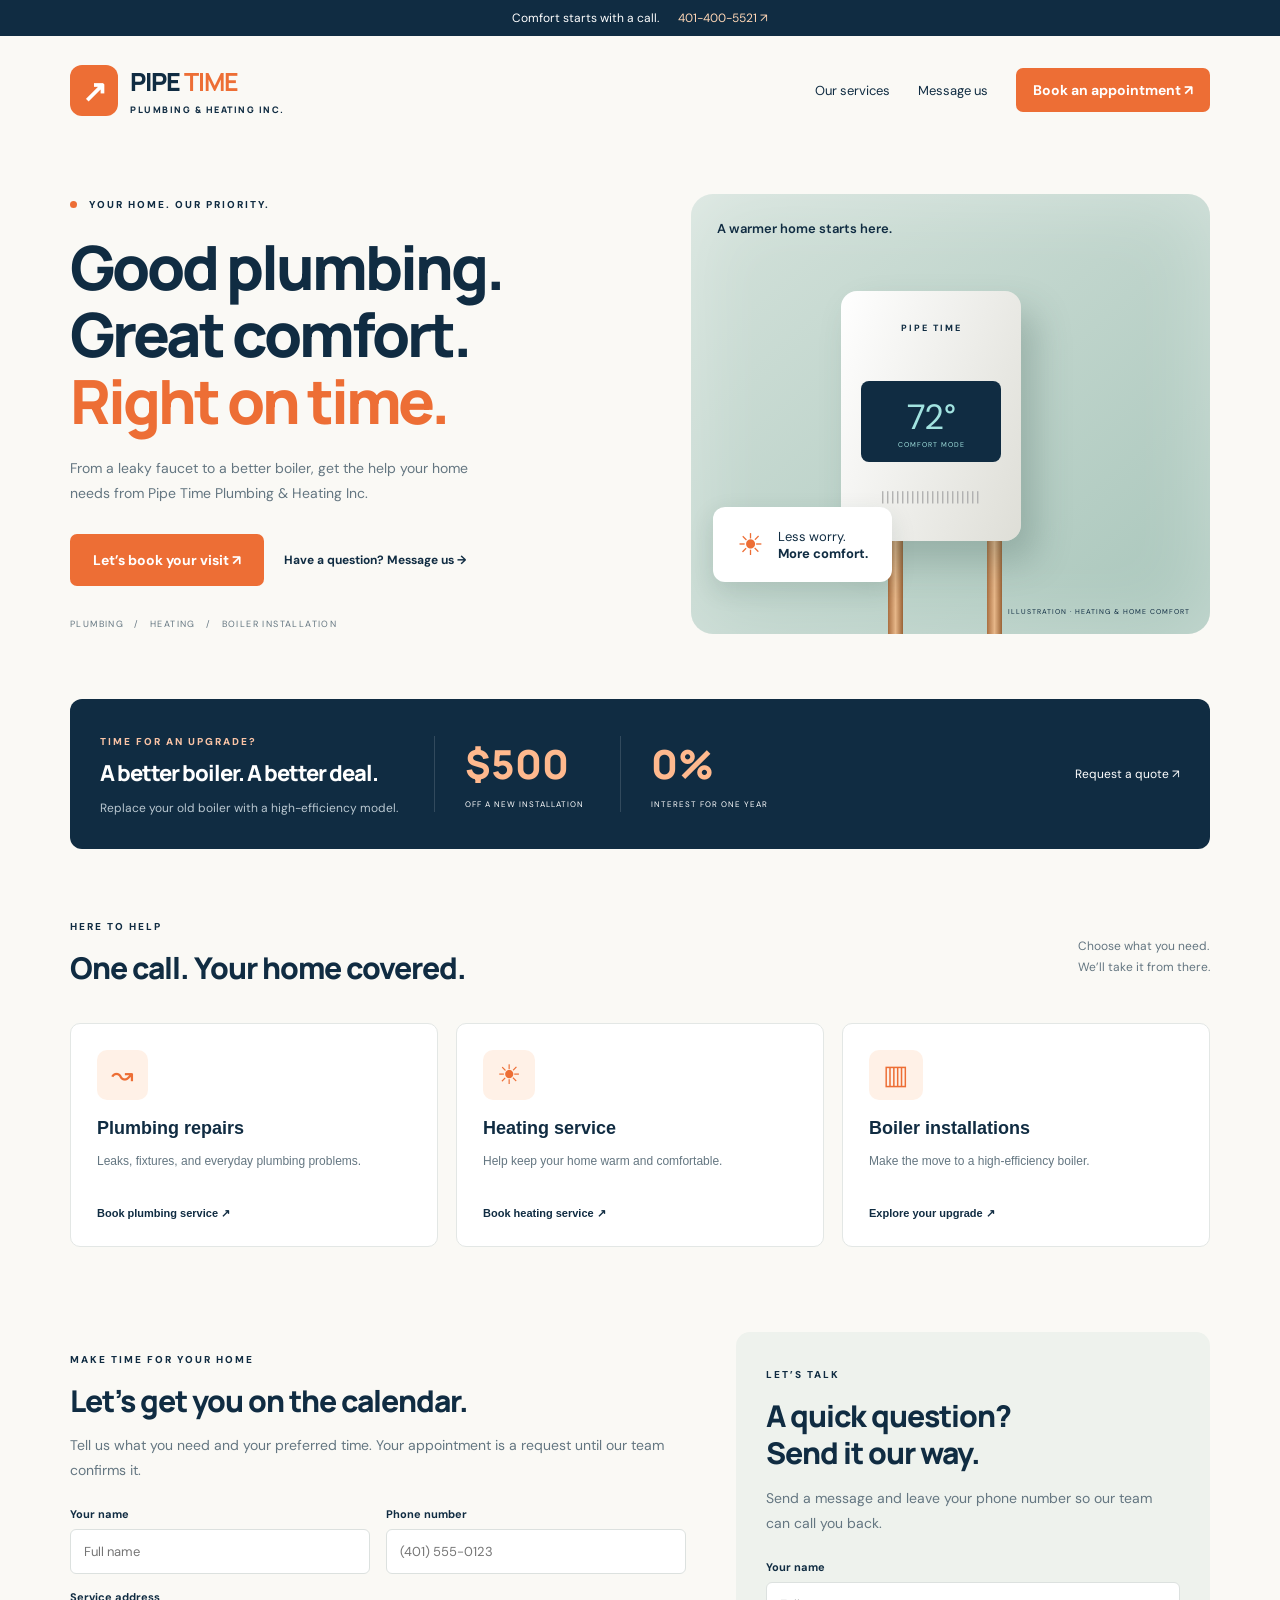
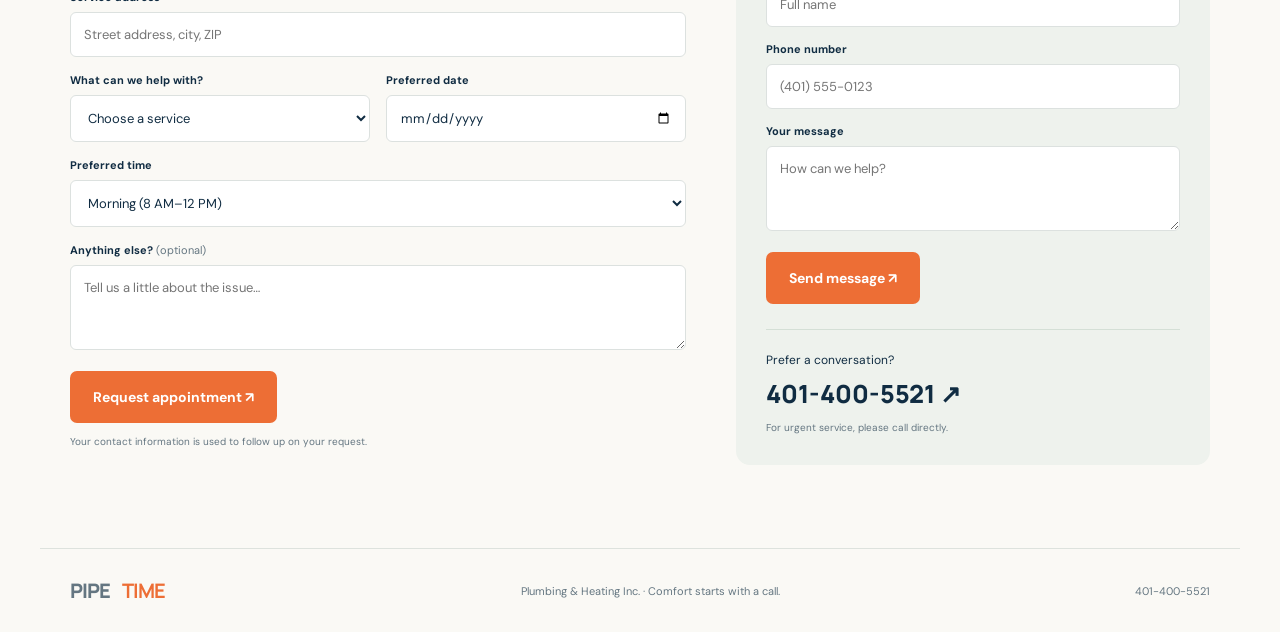
==== public/index.html @ 4dcfa531 "Build Pipe Time customer booking and messaging app" ====
<!doctype html>
<html lang="en"><head><meta charset="utf-8"><meta name="viewport" content="width=device-width,initial-scale=1"><title>Pipe Time | Plumbing & Heating Inc.</title><link rel="stylesheet" href="style.css"></head>
<body>
<div class="topline">Comfort starts with a call. <a href="tel:+14014005521">401-400-5521 ↗</a></div>
<header><a class="brand" href="#"><span class="brand-icon">↗</span><span>PIPE <b>TIME</b><small>PLUMBING & HEATING INC.</small></span></a><nav><a href="#services">Our services</a><a href="#message">Message us</a><a class="button small" href="#book">Book an appointment ↗</a></nav></header>
<main><section class="hero"><div><div class="eyebrow"><span></span> YOUR HOME. OUR PRIORITY.</div><h1>Good plumbing.<br>Great comfort.<br><em>Right on time.</em></h1><p>From a leaky faucet to a better boiler, get the help your home needs from Pipe Time Plumbing & Heating Inc.</p><div class="actions"><a class="button" href="#book">Let’s book your visit ↗</a><a class="textlink" href="#message">Have a question? Message us →</a></div><div class="hero-note">PLUMBING &nbsp; / &nbsp; HEATING &nbsp; / &nbsp; BOILER INSTALLATION</div></div><div class="hero-art"><div class="art-label">A warmer home starts here.</div><div class="boiler"><span>PIPE TIME</span><div class="display">72°<small>COMFORT MODE</small></div><div class="vents">||||||||||||||||||||</div></div><div class="pipe p1"></div><div class="pipe p2"></div><div class="comfort-card"><span>☀</span><div>Less worry.<br><b>More comfort.</b></div></div><span class="art-caption">ILLUSTRATION · HEATING & HOME COMFORT</span></div></section>
<section class="offer"><div><span class="eyebrow">TIME FOR AN UPGRADE?</span><h2>A better boiler. A better deal.</h2><p>Replace your old boiler with a high-efficiency model.</p></div><div class="offer-number"><strong>$500</strong><span>OFF A NEW INSTALLATION</span></div><div class="offer-number"><strong>0%</strong><span>INTEREST FOR ONE YEAR</span></div><a class="offer-link" href="#book">Request a quote ↗</a></section>
<section id="services" class="services"><div class="section-head"><div><span class="eyebrow">HERE TO HELP</span><h2>One call. Your home covered.</h2></div><p>Choose what you need.<br>We’ll take it from there.</p></div><div class="service-grid"><button data-service="Plumbing repair"><span>↝</span><h3>Plumbing repairs</h3><p>Leaks, fixtures, and everyday plumbing problems.</p><b>Book plumbing service ↗</b></button><button data-service="Heating service"><span>☀</span><h3>Heating service</h3><p>Help keep your home warm and comfortable.</p><b>Book heating service ↗</b></button><button data-service="Boiler installation"><span>▥</span><h3>Boiler installations</h3><p>Make the move to a high-efficiency boiler.</p><b>Explore your upgrade ↗</b></button></div></section>
<section class="contact-area"><div id="book" class="booking"><span class="eyebrow">MAKE TIME FOR YOUR HOME</span><h2>Let’s get you on the calendar.</h2><p>Tell us what you need and your preferred time. Your appointment is a request until our team confirms it.</p><form id="booking-form"><div class="form-grid"><label>Your name<input name="name" autocomplete="name" required placeholder="Full name"></label><label>Phone number<input name="phone" autocomplete="tel" type="tel" required placeholder="(401) 555-0123"></label><label class="wide">Service address<input name="address" autocomplete="street-address" required placeholder="Street address, city, ZIP"></label><label>What can we help with?<select name="service" required><option value="">Choose a service</option><option>Plumbing repair</option><option>Heating service</option><option>Boiler installation</option><option>Other</option></select></label><label>Preferred date<input name="date" type="date" required></label><label class="wide">Preferred time<select name="time" required><option>Morning (8 AM–12 PM)</option><option>Afternoon (12 PM–5 PM)</option><option>Flexible</option></select></label><label class="wide">Anything else? <span>(optional)</span><textarea name="notes" placeholder="Tell us a little about the issue…" maxlength="3000"></textarea></label></div><button class="button" type="submit">Request appointment ↗</button><p class="form-note">Your contact information is used to follow up on your request.</p><div class="status" role="status" aria-live="polite"></div></form></div>
<aside id="message"><span class="eyebrow">LET’S TALK</span><h2>A quick question?<br>Send it our way.</h2><p>Send a message and leave your phone number so our team can call you back.</p><form id="message-form"><label>Your name<input name="name" autocomplete="name" required placeholder="Full name"></label><label>Phone number<input name="phone" type="tel" autocomplete="tel" required placeholder="(401) 555-0123"></label><label>Your message<textarea name="message" required maxlength="3000" placeholder="How can we help?"></textarea></label><button class="button" type="submit">Send message ↗</button><div class="status" role="status" aria-live="polite"></div></form><div class="call-box">Prefer a conversation?<a href="tel:+14014005521">401-400-5521 ↗</a><small>For urgent service, please call directly.</small></div></aside></section></main>
<footer><a class="brand" href="#">PIPE <b>TIME</b></a><span>Plumbing & Heating Inc. · Comfort starts with a call.</span><a href="tel:+14014005521">401-400-5521</a></footer><script src="app.js"></script></body></html>
---- public/style.css ----
@import url('https://fonts.googleapis.com/css2?family=DM+Sans:wght@400;500;600;700&family=Manrope:wght@400;600;700;800&display=swap');
:root{--navy:#102c42;--orange:#ed6e35;--muted:#647681;--cream:#faf9f5}*{box-sizing:border-box}html{scroll-behavior:smooth;scroll-padding-top:25px}body{margin:0;background:var(--cream);color:var(--navy);font-family:'DM Sans',sans-serif}.topline{background:var(--navy);color:white;text-align:center;padding:10px;font-size:12px}.topline a{color:#ffd7b6;margin-left:16px}a{color:inherit;text-decoration:none}header,main,footer{max-width:1200px;margin:auto}header{display:flex;align-items:center;justify-content:space-between;padding:28px 30px}.brand{display:flex;align-items:center;gap:12px;font-family:Manrope,sans-serif;font-weight:800;font-size:25px;letter-spacing:-1px}.brand b{color:var(--orange)}.brand small{display:block;font-size:9px;letter-spacing:1.5px;margin-top:4px}.brand-icon{background:var(--orange);border-radius:12px;color:white;padding:5px 12px;font-size:30px}nav{display:flex;align-items:center;gap:28px;font-size:13px}.button{display:inline-block;border:0;border-radius:7px;background:var(--orange);color:white;padding:17px 23px;font:700 14px 'DM Sans',sans-serif;cursor:pointer}.button:hover{background:#cf5220}.small{padding:13px 17px}.hero{display:grid;grid-template-columns:1.1fr 1fr;gap:50px;padding:50px 30px 65px;align-items:center}.eyebrow{font-size:10px;letter-spacing:2px;font-weight:800}.eyebrow span{display:inline-block;width:7px;height:7px;border-radius:50%;background:var(--orange);margin-right:8px}h1{font:800 61px/1.1 Manrope,sans-serif;letter-spacing:-3px;margin:22px 0}h1 em{font-style:normal;color:var(--orange)}p{font-size:14px;line-height:1.8;color:var(--muted)}.hero p{max-width:410px}.actions{display:flex;gap:20px;align-items:center;margin-top:28px}.textlink{font-size:12px;font-weight:700}.hero-note{font-size:9px;letter-spacing:1.4px;margin-top:32px;color:var(--muted)}.hero-art{height:440px;border-radius:22px;background:linear-gradient(140deg,#d4e2db,#a9c6bb);position:relative;overflow:hidden;box-shadow:inset 0 0 80px #ffffff55}.art-label{position:absolute;top:26px;left:26px;font-size:13px;font-weight:600}.boiler{position:absolute;z-index:2;left:29%;top:22%;width:180px;height:250px;border-radius:16px;background:linear-gradient(110deg,#fff,#deded7);box-shadow:15px 20px 35px #38554d44;padding:24px 20px;text-align:center}.boiler>span{font-size:9px;letter-spacing:2px;font-weight:800}.display{margin-top:45px;background:var(--navy);border-radius:8px;color:#a2e3e0;font-size:35px;padding:13px}.display small{display:block;font-size:7px;letter-spacing:1px}.vents{color:#aaa;font-size:15px;letter-spacing:1px;margin-top:25px}.pipe{position:absolute;background:linear-gradient(90deg,#a96e40,#e6b688,#9a6336);width:15px;border-radius:5px;height:250px;top:48%}.p1{left:38%}.p2{left:57%}.comfort-card{position:absolute;z-index:3;bottom:52px;left:22px;display:flex;gap:14px;align-items:center;background:white;padding:18px 24px;border-radius:12px;box-shadow:0 8px 25px #183a3320;font-size:13px}.comfort-card>span{font-size:30px;color:var(--orange)}.art-caption{position:absolute;bottom:18px;right:20px;font-size:7px;letter-spacing:1px}.offer{background:var(--navy);color:white;border-radius:12px;margin:0 30px;padding:30px;display:flex;align-items:center;gap:36px}.offer .eyebrow{color:#fac4a6}.offer h2{font-size:22px;margin:10px 0}.offer p{color:#b9c7d0;font-size:12px;margin:0}.offer-number{border-left:1px solid #ffffff25;padding-left:30px}.offer-number strong{display:block;font:800 40px Manrope,sans-serif;color:#ffb98e}.offer-number span{font-size:8px;letter-spacing:1px;white-space:nowrap}.offer-link{font-size:12px;white-space:nowrap;margin-left:auto}.services{padding:65px 30px}.section-head{display:flex;justify-content:space-between;align-items:center}h2{font:800 30px/1.25 Manrope,sans-serif;letter-spacing:-1px;margin:14px 0}.section-head p{font-size:12px}.service-grid{display:grid;grid-template-columns:repeat(3,1fr);gap:18px;margin-top:22px}.service-grid button{background:white;border:1px solid #e3e7e5;border-radius:10px;padding:26px;text-align:left;color:var(--navy);cursor:pointer}.service-grid button:hover{border-color:var(--orange);transform:translateY(-2px)}.service-grid button>span{font-size:27px;color:var(--orange);background:#fff1e7;border-radius:10px;display:inline-block;padding:9px 14px}h3{font-size:18px;margin-bottom:8px}.service-grid p{font-size:12px;min-height:42px}.service-grid b{font-size:11px}.contact-area{display:grid;grid-template-columns:1.3fr 1fr;gap:50px;padding:20px 30px 70px}.booking{padding:15px 0}form{margin-top:24px}.form-grid{display:grid;grid-template-columns:1fr 1fr;gap:16px}.wide{grid-column:1/-1}label{display:block;font-size:11px;font-weight:700}label span{color:var(--muted);font-weight:400}input,select,textarea{width:100%;margin-top:8px;border:1px solid #dce1df;border-radius:6px;background:white;padding:13px;font:13px 'DM Sans',sans-serif;color:var(--navy)}textarea{min-height:85px;resize:vertical}input:focus,textarea:focus,select:focus{outline:2px solid #ed6e3580;outline-offset:2px}form .button{margin-top:18px}.form-note{font-size:10px}.status{font-size:13px;line-height:1.6;margin-top:12px}.status.error{color:#a52c23}.status.success{color:#24754f}aside{background:#eef2ed;border-radius:14px;padding:30px;height:fit-content}aside label{margin-top:15px}.call-box{border-top:1px solid #d4dfd6;margin-top:25px;padding-top:22px;font-size:12px}.call-box a{display:block;font:800 25px Manrope,sans-serif;margin:8px 0}.call-box small{color:var(--muted);font-size:10px}footer{padding:28px 30px;border-top:1px solid #dde2dd;display:flex;justify-content:space-between;align-items:center;font-size:11px;color:var(--muted)}footer .brand{font-size:20px}button:disabled{opacity:.6;cursor:wait}@media(max-width:850px){nav>a:not(.button){display:none}.hero{gap:25px}h1{font-size:44px}.hero-art{height:380px}.actions{flex-direction:column;align-items:flex-start}.offer{flex-wrap:wrap;gap:24px}.offer>div:first-child{width:100%}.offer-number{border:0;padding:0}.contact-area{gap:24px}h2{font-size:25px}}@media(max-width:600px){header{padding:22px 18px}.brand{font-size:20px}.brand-icon{display:none}.small{font-size:10px;padding:12px}.hero{grid-template-columns:1fr;padding:25px 20px 35px}.hero h1{font-size:48px}.hero-art{height:340px}.boiler{top:17%;height:230px}.hero-note{margin-top:22px}.offer{margin:0 20px;padding:25px}.offer-number strong{font-size:35px}.offer-link{margin-left:0}.services{padding:40px 20px}.section-head p{display:none}.service-grid{grid-template-columns:1fr}.service-grid p{min-height:0}.contact-area{grid-template-columns:1fr;padding:0 20px 40px}.form-grid{grid-template-columns:1fr}.wide{grid-column:auto}footer{gap:18px;flex-wrap:wrap;padding:25px 20px}}
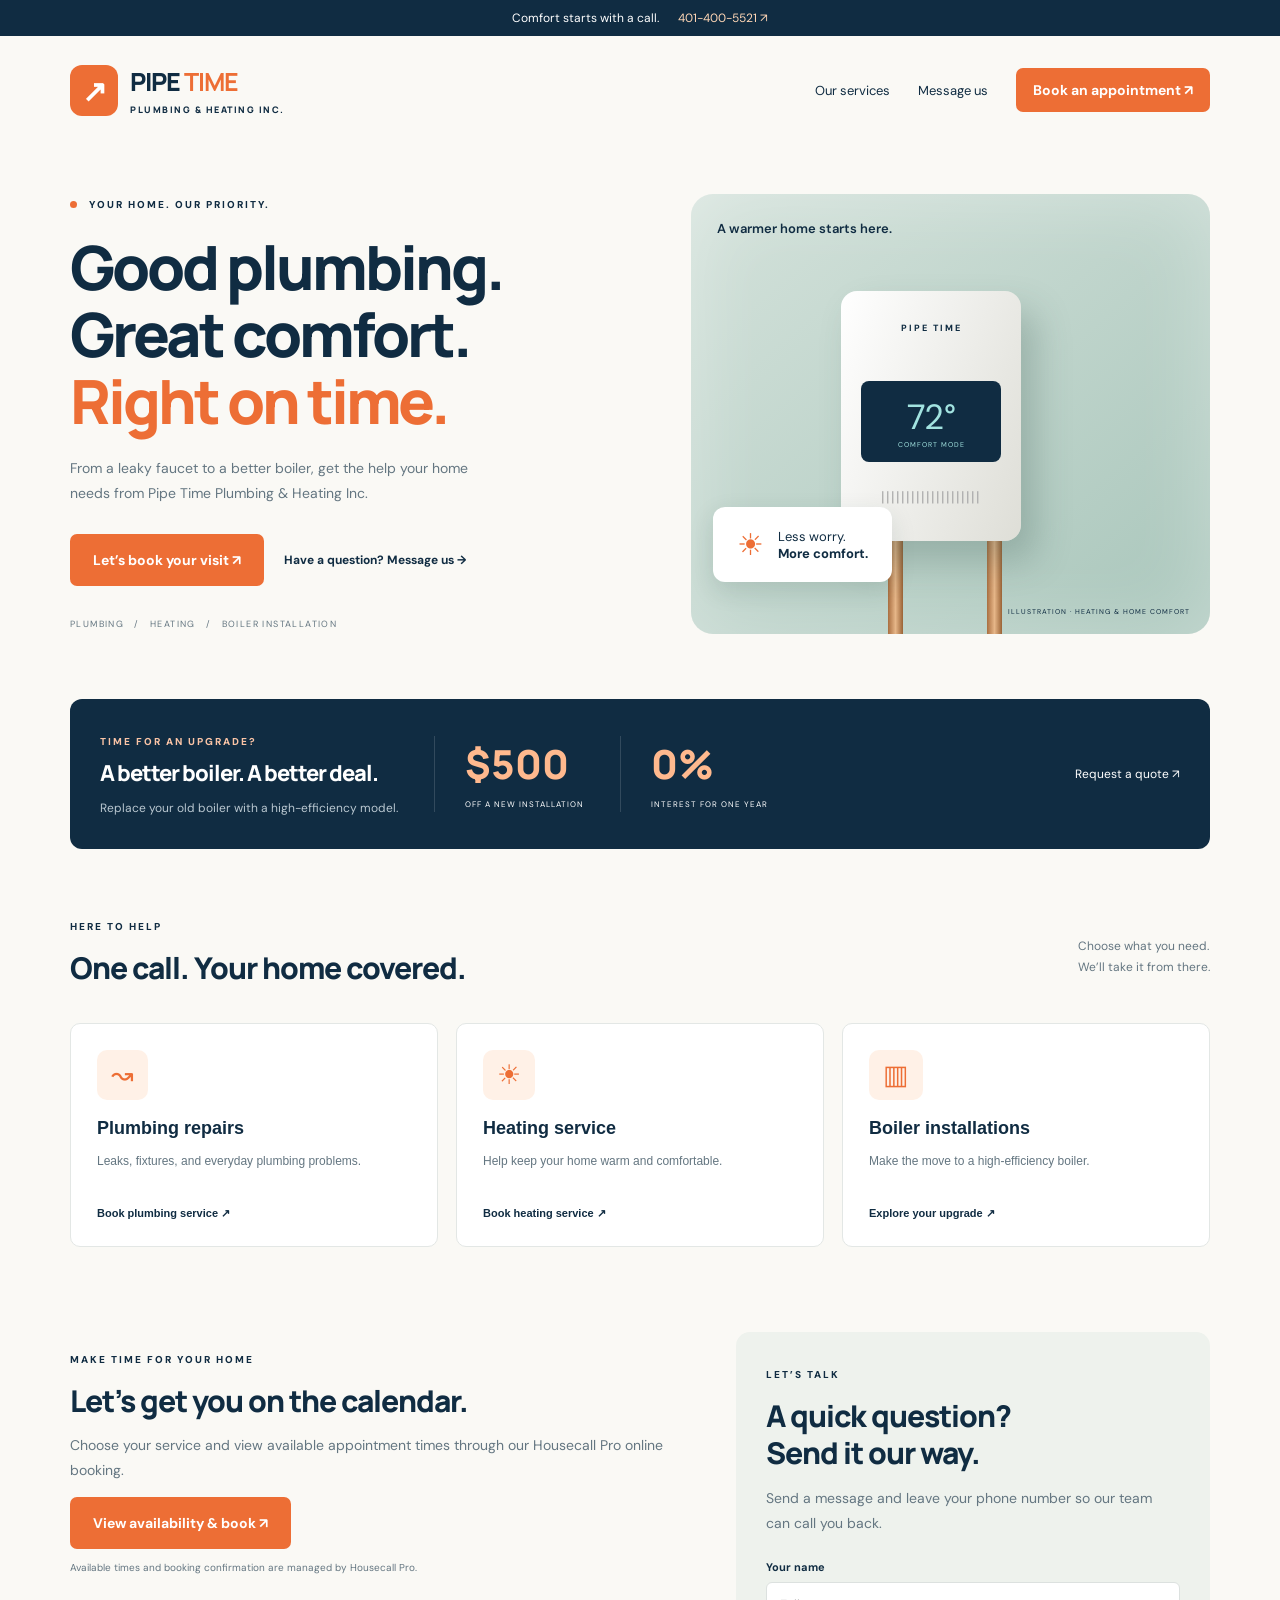
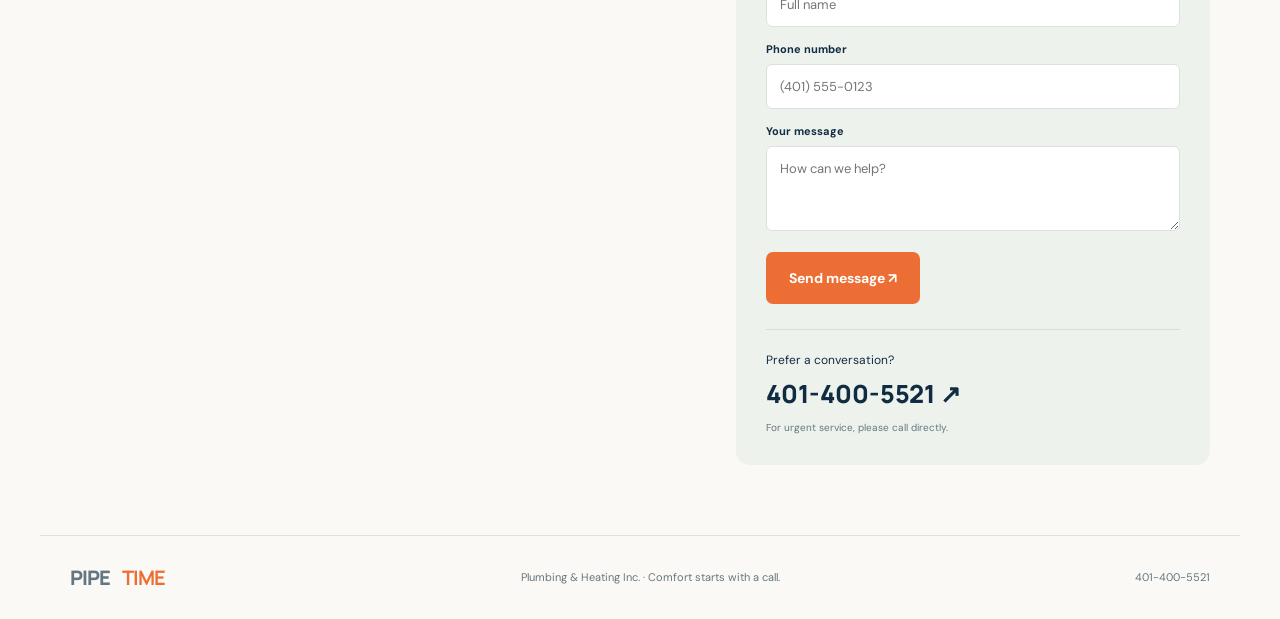
==== commit d65313f2: "Connect booking buttons to Housecall Pro availability widget" ====
--- a/public/index.html
+++ b/public/index.html
@@ -6,6 +6,6 @@
 <main><section class="hero"><div><div class="eyebrow"><span></span> YOUR HOME. OUR PRIORITY.</div><h1>Good plumbing.<br>Great comfort.<br><em>Right on time.</em></h1><p>From a leaky faucet to a better boiler, get the help your home needs from Pipe Time Plumbing & Heating Inc.</p><div class="actions"><a class="button" href="#book">Let’s book your visit ↗</a><a class="textlink" href="#message">Have a question? Message us →</a></div><div class="hero-note">PLUMBING &nbsp; / &nbsp; HEATING &nbsp; / &nbsp; BOILER INSTALLATION</div></div><div class="hero-art"><div class="art-label">A warmer home starts here.</div><div class="boiler"><span>PIPE TIME</span><div class="display">72°<small>COMFORT MODE</small></div><div class="vents">||||||||||||||||||||</div></div><div class="pipe p1"></div><div class="pipe p2"></div><div class="comfort-card"><span>☀</span><div>Less worry.<br><b>More comfort.</b></div></div><span class="art-caption">ILLUSTRATION · HEATING & HOME COMFORT</span></div></section>
 <section class="offer"><div><span class="eyebrow">TIME FOR AN UPGRADE?</span><h2>A better boiler. A better deal.</h2><p>Replace your old boiler with a high-efficiency model.</p></div><div class="offer-number"><strong>$500</strong><span>OFF A NEW INSTALLATION</span></div><div class="offer-number"><strong>0%</strong><span>INTEREST FOR ONE YEAR</span></div><a class="offer-link" href="#book">Request a quote ↗</a></section>
 <section id="services" class="services"><div class="section-head"><div><span class="eyebrow">HERE TO HELP</span><h2>One call. Your home covered.</h2></div><p>Choose what you need.<br>We’ll take it from there.</p></div><div class="service-grid"><button data-service="Plumbing repair"><span>↝</span><h3>Plumbing repairs</h3><p>Leaks, fixtures, and everyday plumbing problems.</p><b>Book plumbing service ↗</b></button><button data-service="Heating service"><span>☀</span><h3>Heating service</h3><p>Help keep your home warm and comfortable.</p><b>Book heating service ↗</b></button><button data-service="Boiler installation"><span>▥</span><h3>Boiler installations</h3><p>Make the move to a high-efficiency boiler.</p><b>Explore your upgrade ↗</b></button></div></section>
-<section class="contact-area"><div id="book" class="booking"><span class="eyebrow">MAKE TIME FOR YOUR HOME</span><h2>Let’s get you on the calendar.</h2><p>Tell us what you need and your preferred time. Your appointment is a request until our team confirms it.</p><form id="booking-form"><div class="form-grid"><label>Your name<input name="name" autocomplete="name" required placeholder="Full name"></label><label>Phone number<input name="phone" autocomplete="tel" type="tel" required placeholder="(401) 555-0123"></label><label class="wide">Service address<input name="address" autocomplete="street-address" required placeholder="Street address, city, ZIP"></label><label>What can we help with?<select name="service" required><option value="">Choose a service</option><option>Plumbing repair</option><option>Heating service</option><option>Boiler installation</option><option>Other</option></select></label><label>Preferred date<input name="date" type="date" required></label><label class="wide">Preferred time<select name="time" required><option>Morning (8 AM–12 PM)</option><option>Afternoon (12 PM–5 PM)</option><option>Flexible</option></select></label><label class="wide">Anything else? <span>(optional)</span><textarea name="notes" placeholder="Tell us a little about the issue…" maxlength="3000"></textarea></label></div><button class="button" type="submit">Request appointment ↗</button><p class="form-note">Your contact information is used to follow up on your request.</p><div class="status" role="status" aria-live="polite"></div></form></div>
+<section class="contact-area"><div id="book" class="booking"><span class="eyebrow">MAKE TIME FOR YOUR HOME</span><h2>Let’s get you on the calendar.</h2><p>Choose your service and view available appointment times through our Housecall Pro online booking.</p><button type="button" class="button hcp-button" data-hcp-booking data-token="1e85fe8862ca43b6afe601c499f8f045" data-orgname="Pipe-Time-Plumbing--Heating-Inc">View availability & book ↗</button><p class="form-note">Available times and booking confirmation are managed by Housecall Pro.</p><div id="booking-status" class="status" role="status" aria-live="polite"></div><noscript><p>Please enable JavaScript to book online, or call <a href="tel:+14014005521">401-400-5521</a>.</p></noscript></div>
 <aside id="message"><span class="eyebrow">LET’S TALK</span><h2>A quick question?<br>Send it our way.</h2><p>Send a message and leave your phone number so our team can call you back.</p><form id="message-form"><label>Your name<input name="name" autocomplete="name" required placeholder="Full name"></label><label>Phone number<input name="phone" type="tel" autocomplete="tel" required placeholder="(401) 555-0123"></label><label>Your message<textarea name="message" required maxlength="3000" placeholder="How can we help?"></textarea></label><button class="button" type="submit">Send message ↗</button><div class="status" role="status" aria-live="polite"></div></form><div class="call-box">Prefer a conversation?<a href="tel:+14014005521">401-400-5521 ↗</a><small>For urgent service, please call directly.</small></div></aside></section></main>
-<footer><a class="brand" href="#">PIPE <b>TIME</b></a><span>Plumbing & Heating Inc. · Comfort starts with a call.</span><a href="tel:+14014005521">401-400-5521</a></footer><script src="app.js"></script></body></html>
+<footer><a class="brand" href="#">PIPE <b>TIME</b></a><span>Plumbing & Heating Inc. · Comfort starts with a call.</span><a href="tel:+14014005521">401-400-5521</a></footer><script src="app.js"></script><script async src="https://online-booking.housecallpro.com/script.js?token=1e85fe8862ca43b6afe601c499f8f045&amp;orgName=Pipe-Time-Plumbing--Heating-Inc"></script></body></html>
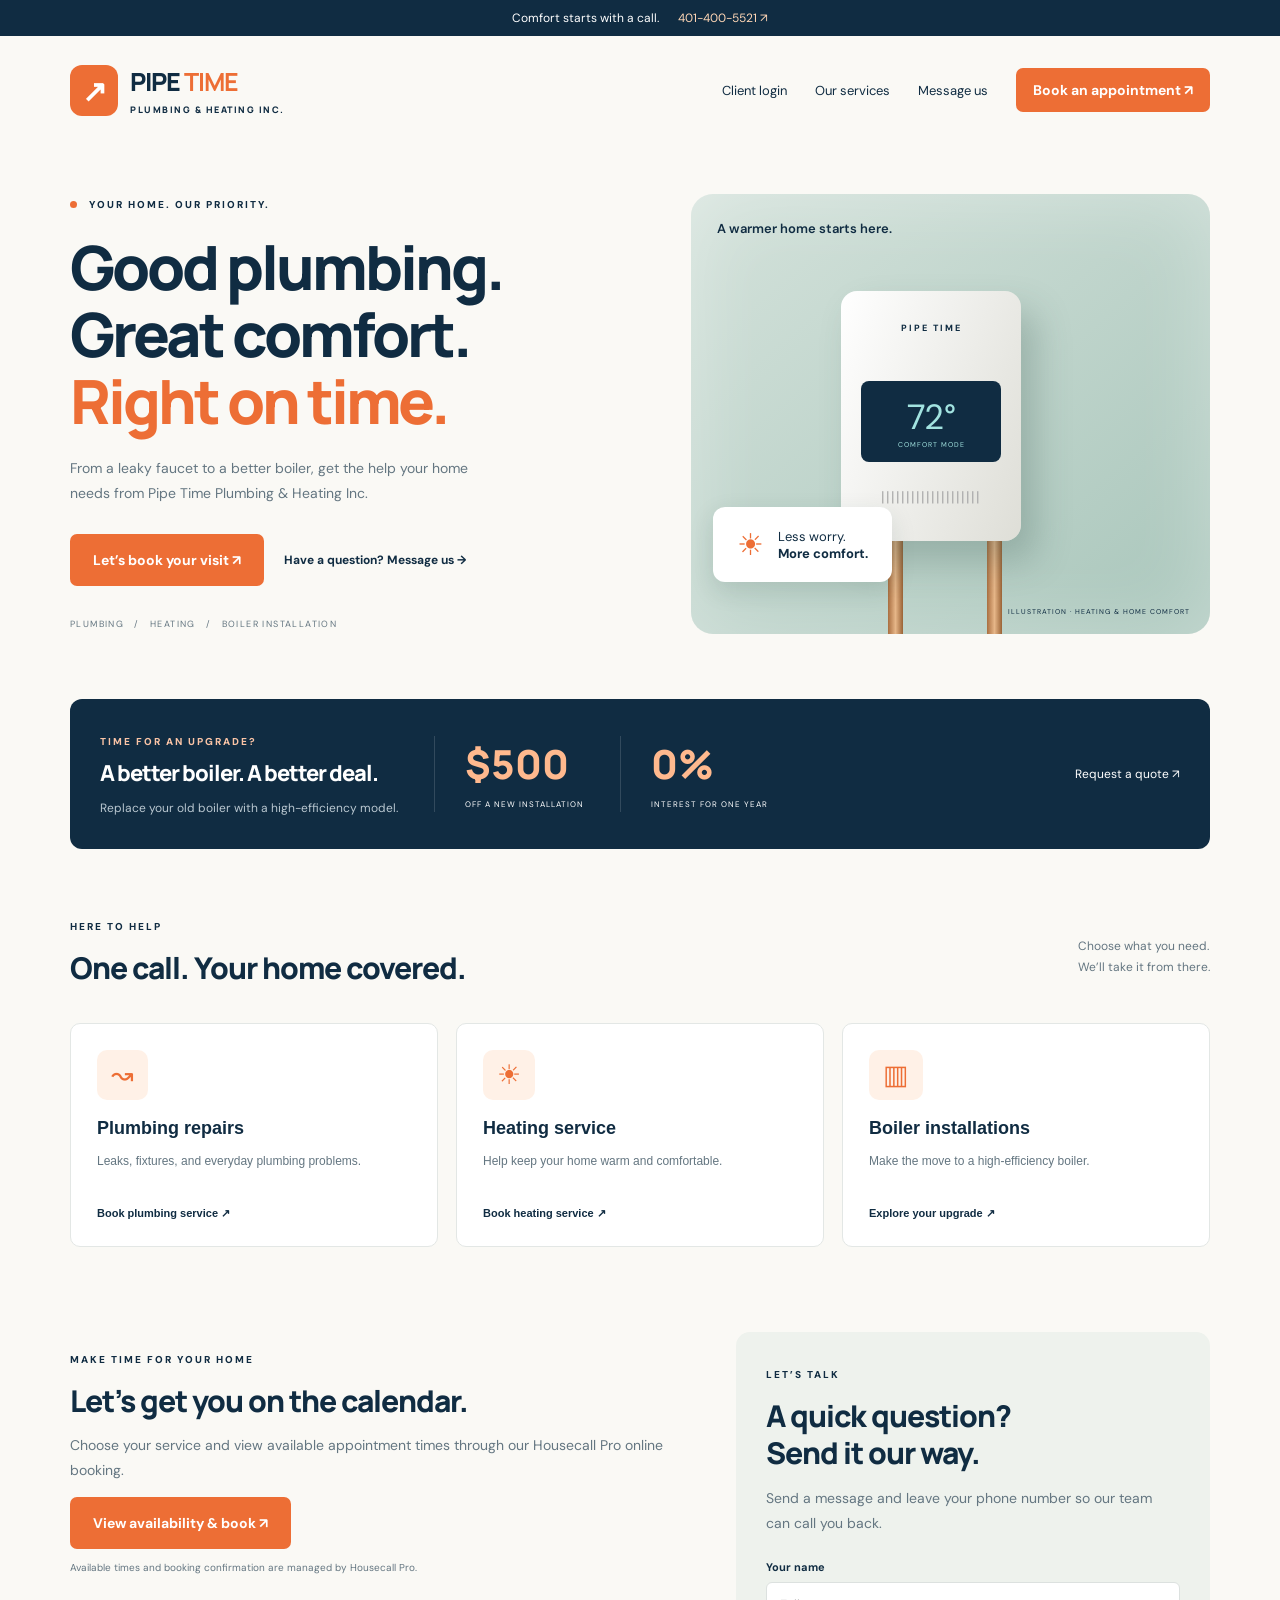
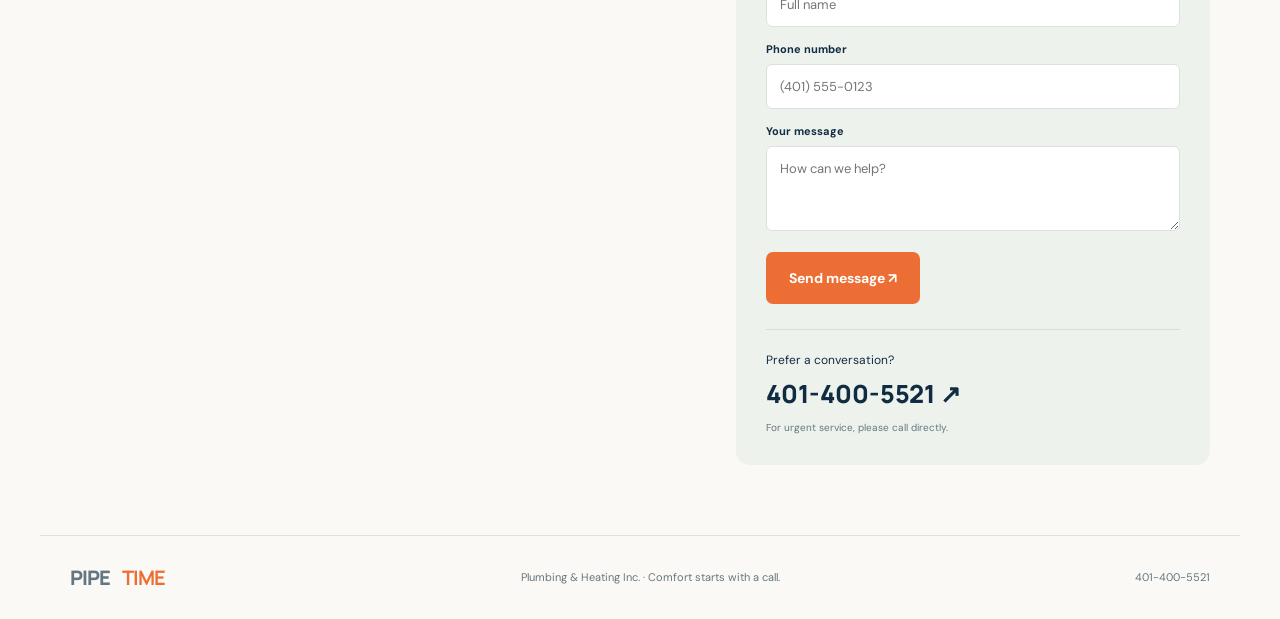
==== commit 92e56642: "Add client registration login and private message history" ====
--- a/public/index.html
+++ b/public/index.html
@@ -2,7 +2,7 @@
 <html lang="en"><head><meta charset="utf-8"><meta name="viewport" content="width=device-width,initial-scale=1"><title>Pipe Time | Plumbing & Heating Inc.</title><link rel="stylesheet" href="style.css"></head>
 <body>
 <div class="topline">Comfort starts with a call. <a href="tel:+14014005521">401-400-5521 ↗</a></div>
-<header><a class="brand" href="#"><span class="brand-icon">↗</span><span>PIPE <b>TIME</b><small>PLUMBING & HEATING INC.</small></span></a><nav><a href="#services">Our services</a><a href="#message">Message us</a><a class="button small" href="#book">Book an appointment ↗</a></nav></header>
+<header><a class="brand" href="#"><span class="brand-icon">↗</span><span>PIPE <b>TIME</b><small>PLUMBING & HEATING INC.</small></span></a><nav><a class="client-link" href="/login">Client login</a><a href="#services">Our services</a><a href="#message">Message us</a><a class="button small" href="#book">Book an appointment ↗</a></nav></header>
 <main><section class="hero"><div><div class="eyebrow"><span></span> YOUR HOME. OUR PRIORITY.</div><h1>Good plumbing.<br>Great comfort.<br><em>Right on time.</em></h1><p>From a leaky faucet to a better boiler, get the help your home needs from Pipe Time Plumbing & Heating Inc.</p><div class="actions"><a class="button" href="#book">Let’s book your visit ↗</a><a class="textlink" href="#message">Have a question? Message us →</a></div><div class="hero-note">PLUMBING &nbsp; / &nbsp; HEATING &nbsp; / &nbsp; BOILER INSTALLATION</div></div><div class="hero-art"><div class="art-label">A warmer home starts here.</div><div class="boiler"><span>PIPE TIME</span><div class="display">72°<small>COMFORT MODE</small></div><div class="vents">||||||||||||||||||||</div></div><div class="pipe p1"></div><div class="pipe p2"></div><div class="comfort-card"><span>☀</span><div>Less worry.<br><b>More comfort.</b></div></div><span class="art-caption">ILLUSTRATION · HEATING & HOME COMFORT</span></div></section>
 <section class="offer"><div><span class="eyebrow">TIME FOR AN UPGRADE?</span><h2>A better boiler. A better deal.</h2><p>Replace your old boiler with a high-efficiency model.</p></div><div class="offer-number"><strong>$500</strong><span>OFF A NEW INSTALLATION</span></div><div class="offer-number"><strong>0%</strong><span>INTEREST FOR ONE YEAR</span></div><a class="offer-link" href="#book">Request a quote ↗</a></section>
 <section id="services" class="services"><div class="section-head"><div><span class="eyebrow">HERE TO HELP</span><h2>One call. Your home covered.</h2></div><p>Choose what you need.<br>We’ll take it from there.</p></div><div class="service-grid"><button data-service="Plumbing repair"><span>↝</span><h3>Plumbing repairs</h3><p>Leaks, fixtures, and everyday plumbing problems.</p><b>Book plumbing service ↗</b></button><button data-service="Heating service"><span>☀</span><h3>Heating service</h3><p>Help keep your home warm and comfortable.</p><b>Book heating service ↗</b></button><button data-service="Boiler installation"><span>▥</span><h3>Boiler installations</h3><p>Make the move to a high-efficiency boiler.</p><b>Explore your upgrade ↗</b></button></div></section>
--- a/public/style.css
+++ b/public/style.css
@@ -1,2 +1,4 @@
 @import url('https://fonts.googleapis.com/css2?family=DM+Sans:wght@400;500;600;700&family=Manrope:wght@400;600;700;800&display=swap');
 :root{--navy:#102c42;--orange:#ed6e35;--muted:#647681;--cream:#faf9f5}*{box-sizing:border-box}html{scroll-behavior:smooth;scroll-padding-top:25px}body{margin:0;background:var(--cream);color:var(--navy);font-family:'DM Sans',sans-serif}.topline{background:var(--navy);color:white;text-align:center;padding:10px;font-size:12px}.topline a{color:#ffd7b6;margin-left:16px}a{color:inherit;text-decoration:none}header,main,footer{max-width:1200px;margin:auto}header{display:flex;align-items:center;justify-content:space-between;padding:28px 30px}.brand{display:flex;align-items:center;gap:12px;font-family:Manrope,sans-serif;font-weight:800;font-size:25px;letter-spacing:-1px}.brand b{color:var(--orange)}.brand small{display:block;font-size:9px;letter-spacing:1.5px;margin-top:4px}.brand-icon{background:var(--orange);border-radius:12px;color:white;padding:5px 12px;font-size:30px}nav{display:flex;align-items:center;gap:28px;font-size:13px}.button{display:inline-block;border:0;border-radius:7px;background:var(--orange);color:white;padding:17px 23px;font:700 14px 'DM Sans',sans-serif;cursor:pointer}.button:hover{background:#cf5220}.small{padding:13px 17px}.hero{display:grid;grid-template-columns:1.1fr 1fr;gap:50px;padding:50px 30px 65px;align-items:center}.eyebrow{font-size:10px;letter-spacing:2px;font-weight:800}.eyebrow span{display:inline-block;width:7px;height:7px;border-radius:50%;background:var(--orange);margin-right:8px}h1{font:800 61px/1.1 Manrope,sans-serif;letter-spacing:-3px;margin:22px 0}h1 em{font-style:normal;color:var(--orange)}p{font-size:14px;line-height:1.8;color:var(--muted)}.hero p{max-width:410px}.actions{display:flex;gap:20px;align-items:center;margin-top:28px}.textlink{font-size:12px;font-weight:700}.hero-note{font-size:9px;letter-spacing:1.4px;margin-top:32px;color:var(--muted)}.hero-art{height:440px;border-radius:22px;background:linear-gradient(140deg,#d4e2db,#a9c6bb);position:relative;overflow:hidden;box-shadow:inset 0 0 80px #ffffff55}.art-label{position:absolute;top:26px;left:26px;font-size:13px;font-weight:600}.boiler{position:absolute;z-index:2;left:29%;top:22%;width:180px;height:250px;border-radius:16px;background:linear-gradient(110deg,#fff,#deded7);box-shadow:15px 20px 35px #38554d44;padding:24px 20px;text-align:center}.boiler>span{font-size:9px;letter-spacing:2px;font-weight:800}.display{margin-top:45px;background:var(--navy);border-radius:8px;color:#a2e3e0;font-size:35px;padding:13px}.display small{display:block;font-size:7px;letter-spacing:1px}.vents{color:#aaa;font-size:15px;letter-spacing:1px;margin-top:25px}.pipe{position:absolute;background:linear-gradient(90deg,#a96e40,#e6b688,#9a6336);width:15px;border-radius:5px;height:250px;top:48%}.p1{left:38%}.p2{left:57%}.comfort-card{position:absolute;z-index:3;bottom:52px;left:22px;display:flex;gap:14px;align-items:center;background:white;padding:18px 24px;border-radius:12px;box-shadow:0 8px 25px #183a3320;font-size:13px}.comfort-card>span{font-size:30px;color:var(--orange)}.art-caption{position:absolute;bottom:18px;right:20px;font-size:7px;letter-spacing:1px}.offer{background:var(--navy);color:white;border-radius:12px;margin:0 30px;padding:30px;display:flex;align-items:center;gap:36px}.offer .eyebrow{color:#fac4a6}.offer h2{font-size:22px;margin:10px 0}.offer p{color:#b9c7d0;font-size:12px;margin:0}.offer-number{border-left:1px solid #ffffff25;padding-left:30px}.offer-number strong{display:block;font:800 40px Manrope,sans-serif;color:#ffb98e}.offer-number span{font-size:8px;letter-spacing:1px;white-space:nowrap}.offer-link{font-size:12px;white-space:nowrap;margin-left:auto}.services{padding:65px 30px}.section-head{display:flex;justify-content:space-between;align-items:center}h2{font:800 30px/1.25 Manrope,sans-serif;letter-spacing:-1px;margin:14px 0}.section-head p{font-size:12px}.service-grid{display:grid;grid-template-columns:repeat(3,1fr);gap:18px;margin-top:22px}.service-grid button{background:white;border:1px solid #e3e7e5;border-radius:10px;padding:26px;text-align:left;color:var(--navy);cursor:pointer}.service-grid button:hover{border-color:var(--orange);transform:translateY(-2px)}.service-grid button>span{font-size:27px;color:var(--orange);background:#fff1e7;border-radius:10px;display:inline-block;padding:9px 14px}h3{font-size:18px;margin-bottom:8px}.service-grid p{font-size:12px;min-height:42px}.service-grid b{font-size:11px}.contact-area{display:grid;grid-template-columns:1.3fr 1fr;gap:50px;padding:20px 30px 70px}.booking{padding:15px 0}form{margin-top:24px}.form-grid{display:grid;grid-template-columns:1fr 1fr;gap:16px}.wide{grid-column:1/-1}label{display:block;font-size:11px;font-weight:700}label span{color:var(--muted);font-weight:400}input,select,textarea{width:100%;margin-top:8px;border:1px solid #dce1df;border-radius:6px;background:white;padding:13px;font:13px 'DM Sans',sans-serif;color:var(--navy)}textarea{min-height:85px;resize:vertical}input:focus,textarea:focus,select:focus{outline:2px solid #ed6e3580;outline-offset:2px}form .button{margin-top:18px}.form-note{font-size:10px}.status{font-size:13px;line-height:1.6;margin-top:12px}.status.error{color:#a52c23}.status.success{color:#24754f}aside{background:#eef2ed;border-radius:14px;padding:30px;height:fit-content}aside label{margin-top:15px}.call-box{border-top:1px solid #d4dfd6;margin-top:25px;padding-top:22px;font-size:12px}.call-box a{display:block;font:800 25px Manrope,sans-serif;margin:8px 0}.call-box small{color:var(--muted);font-size:10px}footer{padding:28px 30px;border-top:1px solid #dde2dd;display:flex;justify-content:space-between;align-items:center;font-size:11px;color:var(--muted)}footer .brand{font-size:20px}button:disabled{opacity:.6;cursor:wait}@media(max-width:850px){nav>a:not(.button){display:none}.hero{gap:25px}h1{font-size:44px}.hero-art{height:380px}.actions{flex-direction:column;align-items:flex-start}.offer{flex-wrap:wrap;gap:24px}.offer>div:first-child{width:100%}.offer-number{border:0;padding:0}.contact-area{gap:24px}h2{font-size:25px}}@media(max-width:600px){header{padding:22px 18px}.brand{font-size:20px}.brand-icon{display:none}.small{font-size:10px;padding:12px}.hero{grid-template-columns:1fr;padding:25px 20px 35px}.hero h1{font-size:48px}.hero-art{height:340px}.boiler{top:17%;height:230px}.hero-note{margin-top:22px}.offer{margin:0 20px;padding:25px}.offer-number strong{font-size:35px}.offer-link{margin-left:0}.services{padding:40px 20px}.section-head p{display:none}.service-grid{grid-template-columns:1fr}.service-grid p{min-height:0}.contact-area{grid-template-columns:1fr;padding:0 20px 40px}.form-grid{grid-template-columns:1fr}.wide{grid-column:auto}footer{gap:18px;flex-wrap:wrap;padding:25px 20px}}
+
+nav>a.client-link{display:block}
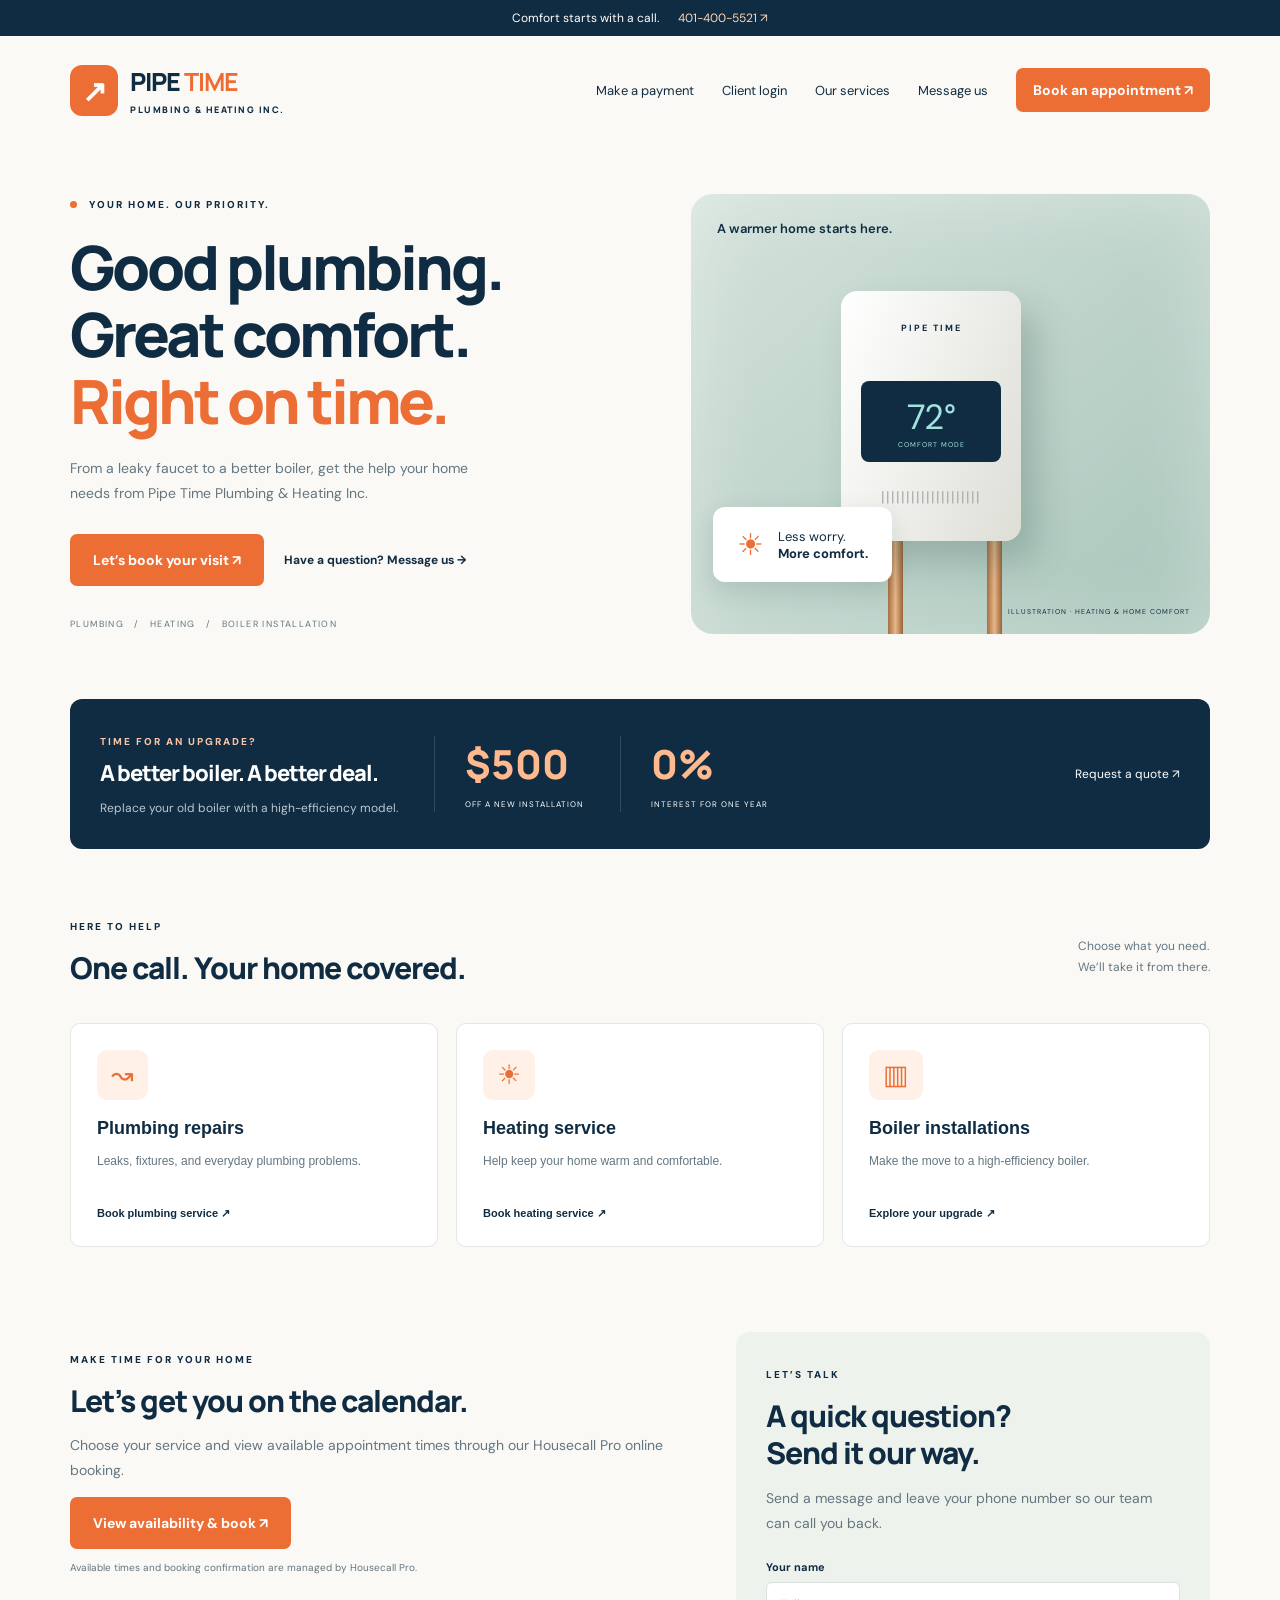
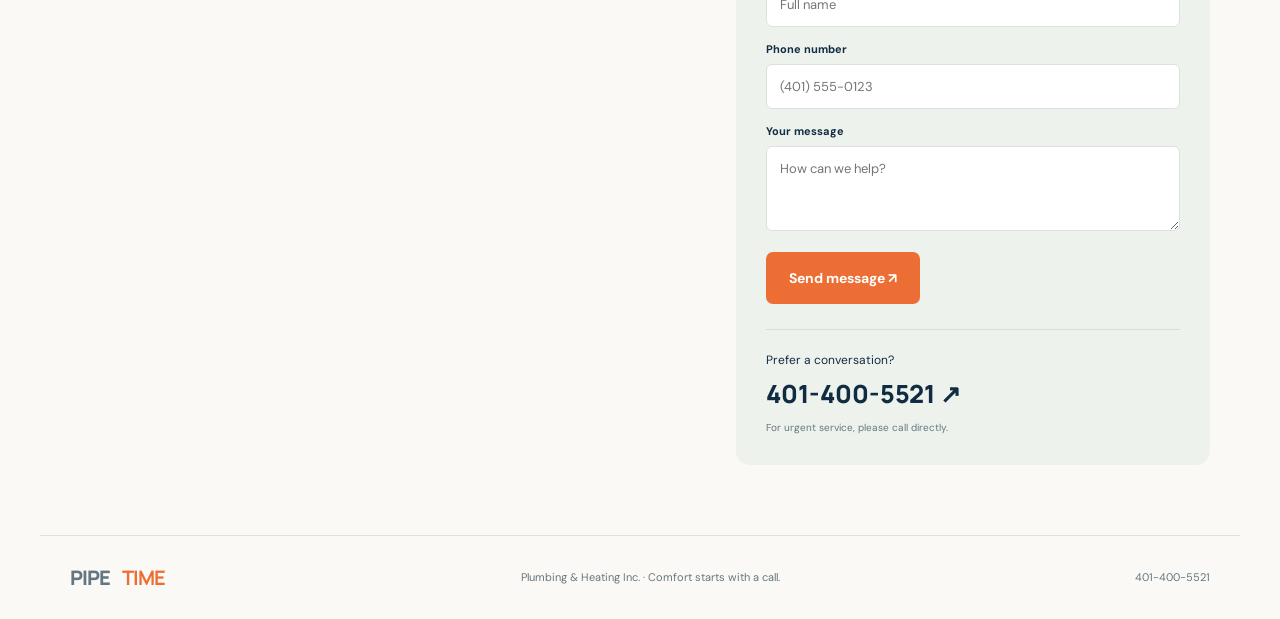
==== commit 1c2ae1e0: "Add payment buttons and configurable secure payment redirect" ====
--- a/public/index.html
+++ b/public/index.html
@@ -2,7 +2,7 @@
 <html lang="en"><head><meta charset="utf-8"><meta name="viewport" content="width=device-width,initial-scale=1"><title>Pipe Time | Plumbing & Heating Inc.</title><link rel="stylesheet" href="style.css"></head>
 <body>
 <div class="topline">Comfort starts with a call. <a href="tel:+14014005521">401-400-5521 ↗</a></div>
-<header><a class="brand" href="#"><span class="brand-icon">↗</span><span>PIPE <b>TIME</b><small>PLUMBING & HEATING INC.</small></span></a><nav><a class="client-link" href="/login">Client login</a><a href="#services">Our services</a><a href="#message">Message us</a><a class="button small" href="#book">Book an appointment ↗</a></nav></header>
+<header><a class="brand" href="#"><span class="brand-icon">↗</span><span>PIPE <b>TIME</b><small>PLUMBING & HEATING INC.</small></span></a><nav><a class="payment-link" href="/pay">Make a payment</a><a class="client-link" href="/login">Client login</a><a href="#services">Our services</a><a href="#message">Message us</a><a class="button small" href="#book">Book an appointment ↗</a></nav></header>
 <main><section class="hero"><div><div class="eyebrow"><span></span> YOUR HOME. OUR PRIORITY.</div><h1>Good plumbing.<br>Great comfort.<br><em>Right on time.</em></h1><p>From a leaky faucet to a better boiler, get the help your home needs from Pipe Time Plumbing & Heating Inc.</p><div class="actions"><a class="button" href="#book">Let’s book your visit ↗</a><a class="textlink" href="#message">Have a question? Message us →</a></div><div class="hero-note">PLUMBING &nbsp; / &nbsp; HEATING &nbsp; / &nbsp; BOILER INSTALLATION</div></div><div class="hero-art"><div class="art-label">A warmer home starts here.</div><div class="boiler"><span>PIPE TIME</span><div class="display">72°<small>COMFORT MODE</small></div><div class="vents">||||||||||||||||||||</div></div><div class="pipe p1"></div><div class="pipe p2"></div><div class="comfort-card"><span>☀</span><div>Less worry.<br><b>More comfort.</b></div></div><span class="art-caption">ILLUSTRATION · HEATING & HOME COMFORT</span></div></section>
 <section class="offer"><div><span class="eyebrow">TIME FOR AN UPGRADE?</span><h2>A better boiler. A better deal.</h2><p>Replace your old boiler with a high-efficiency model.</p></div><div class="offer-number"><strong>$500</strong><span>OFF A NEW INSTALLATION</span></div><div class="offer-number"><strong>0%</strong><span>INTEREST FOR ONE YEAR</span></div><a class="offer-link" href="#book">Request a quote ↗</a></section>
 <section id="services" class="services"><div class="section-head"><div><span class="eyebrow">HERE TO HELP</span><h2>One call. Your home covered.</h2></div><p>Choose what you need.<br>We’ll take it from there.</p></div><div class="service-grid"><button data-service="Plumbing repair"><span>↝</span><h3>Plumbing repairs</h3><p>Leaks, fixtures, and everyday plumbing problems.</p><b>Book plumbing service ↗</b></button><button data-service="Heating service"><span>☀</span><h3>Heating service</h3><p>Help keep your home warm and comfortable.</p><b>Book heating service ↗</b></button><button data-service="Boiler installation"><span>▥</span><h3>Boiler installations</h3><p>Make the move to a high-efficiency boiler.</p><b>Explore your upgrade ↗</b></button></div></section>
--- a/public/style.css
+++ b/public/style.css
@@ -2,3 +2,5 @@
 :root{--navy:#102c42;--orange:#ed6e35;--muted:#647681;--cream:#faf9f5}*{box-sizing:border-box}html{scroll-behavior:smooth;scroll-padding-top:25px}body{margin:0;background:var(--cream);color:var(--navy);font-family:'DM Sans',sans-serif}.topline{background:var(--navy);color:white;text-align:center;padding:10px;font-size:12px}.topline a{color:#ffd7b6;margin-left:16px}a{color:inherit;text-decoration:none}header,main,footer{max-width:1200px;margin:auto}header{display:flex;align-items:center;justify-content:space-between;padding:28px 30px}.brand{display:flex;align-items:center;gap:12px;font-family:Manrope,sans-serif;font-weight:800;font-size:25px;letter-spacing:-1px}.brand b{color:var(--orange)}.brand small{display:block;font-size:9px;letter-spacing:1.5px;margin-top:4px}.brand-icon{background:var(--orange);border-radius:12px;color:white;padding:5px 12px;font-size:30px}nav{display:flex;align-items:center;gap:28px;font-size:13px}.button{display:inline-block;border:0;border-radius:7px;background:var(--orange);color:white;padding:17px 23px;font:700 14px 'DM Sans',sans-serif;cursor:pointer}.button:hover{background:#cf5220}.small{padding:13px 17px}.hero{display:grid;grid-template-columns:1.1fr 1fr;gap:50px;padding:50px 30px 65px;align-items:center}.eyebrow{font-size:10px;letter-spacing:2px;font-weight:800}.eyebrow span{display:inline-block;width:7px;height:7px;border-radius:50%;background:var(--orange);margin-right:8px}h1{font:800 61px/1.1 Manrope,sans-serif;letter-spacing:-3px;margin:22px 0}h1 em{font-style:normal;color:var(--orange)}p{font-size:14px;line-height:1.8;color:var(--muted)}.hero p{max-width:410px}.actions{display:flex;gap:20px;align-items:center;margin-top:28px}.textlink{font-size:12px;font-weight:700}.hero-note{font-size:9px;letter-spacing:1.4px;margin-top:32px;color:var(--muted)}.hero-art{height:440px;border-radius:22px;background:linear-gradient(140deg,#d4e2db,#a9c6bb);position:relative;overflow:hidden;box-shadow:inset 0 0 80px #ffffff55}.art-label{position:absolute;top:26px;left:26px;font-size:13px;font-weight:600}.boiler{position:absolute;z-index:2;left:29%;top:22%;width:180px;height:250px;border-radius:16px;background:linear-gradient(110deg,#fff,#deded7);box-shadow:15px 20px 35px #38554d44;padding:24px 20px;text-align:center}.boiler>span{font-size:9px;letter-spacing:2px;font-weight:800}.display{margin-top:45px;background:var(--navy);border-radius:8px;color:#a2e3e0;font-size:35px;padding:13px}.display small{display:block;font-size:7px;letter-spacing:1px}.vents{color:#aaa;font-size:15px;letter-spacing:1px;margin-top:25px}.pipe{position:absolute;background:linear-gradient(90deg,#a96e40,#e6b688,#9a6336);width:15px;border-radius:5px;height:250px;top:48%}.p1{left:38%}.p2{left:57%}.comfort-card{position:absolute;z-index:3;bottom:52px;left:22px;display:flex;gap:14px;align-items:center;background:white;padding:18px 24px;border-radius:12px;box-shadow:0 8px 25px #183a3320;font-size:13px}.comfort-card>span{font-size:30px;color:var(--orange)}.art-caption{position:absolute;bottom:18px;right:20px;font-size:7px;letter-spacing:1px}.offer{background:var(--navy);color:white;border-radius:12px;margin:0 30px;padding:30px;display:flex;align-items:center;gap:36px}.offer .eyebrow{color:#fac4a6}.offer h2{font-size:22px;margin:10px 0}.offer p{color:#b9c7d0;font-size:12px;margin:0}.offer-number{border-left:1px solid #ffffff25;padding-left:30px}.offer-number strong{display:block;font:800 40px Manrope,sans-serif;color:#ffb98e}.offer-number span{font-size:8px;letter-spacing:1px;white-space:nowrap}.offer-link{font-size:12px;white-space:nowrap;margin-left:auto}.services{padding:65px 30px}.section-head{display:flex;justify-content:space-between;align-items:center}h2{font:800 30px/1.25 Manrope,sans-serif;letter-spacing:-1px;margin:14px 0}.section-head p{font-size:12px}.service-grid{display:grid;grid-template-columns:repeat(3,1fr);gap:18px;margin-top:22px}.service-grid button{background:white;border:1px solid #e3e7e5;border-radius:10px;padding:26px;text-align:left;color:var(--navy);cursor:pointer}.service-grid button:hover{border-color:var(--orange);transform:translateY(-2px)}.service-grid button>span{font-size:27px;color:var(--orange);background:#fff1e7;border-radius:10px;display:inline-block;padding:9px 14px}h3{font-size:18px;margin-bottom:8px}.service-grid p{font-size:12px;min-height:42px}.service-grid b{font-size:11px}.contact-area{display:grid;grid-template-columns:1.3fr 1fr;gap:50px;padding:20px 30px 70px}.booking{padding:15px 0}form{margin-top:24px}.form-grid{display:grid;grid-template-columns:1fr 1fr;gap:16px}.wide{grid-column:1/-1}label{display:block;font-size:11px;font-weight:700}label span{color:var(--muted);font-weight:400}input,select,textarea{width:100%;margin-top:8px;border:1px solid #dce1df;border-radius:6px;background:white;padding:13px;font:13px 'DM Sans',sans-serif;color:var(--navy)}textarea{min-height:85px;resize:vertical}input:focus,textarea:focus,select:focus{outline:2px solid #ed6e3580;outline-offset:2px}form .button{margin-top:18px}.form-note{font-size:10px}.status{font-size:13px;line-height:1.6;margin-top:12px}.status.error{color:#a52c23}.status.success{color:#24754f}aside{background:#eef2ed;border-radius:14px;padding:30px;height:fit-content}aside label{margin-top:15px}.call-box{border-top:1px solid #d4dfd6;margin-top:25px;padding-top:22px;font-size:12px}.call-box a{display:block;font:800 25px Manrope,sans-serif;margin:8px 0}.call-box small{color:var(--muted);font-size:10px}footer{padding:28px 30px;border-top:1px solid #dde2dd;display:flex;justify-content:space-between;align-items:center;font-size:11px;color:var(--muted)}footer .brand{font-size:20px}button:disabled{opacity:.6;cursor:wait}@media(max-width:850px){nav>a:not(.button){display:none}.hero{gap:25px}h1{font-size:44px}.hero-art{height:380px}.actions{flex-direction:column;align-items:flex-start}.offer{flex-wrap:wrap;gap:24px}.offer>div:first-child{width:100%}.offer-number{border:0;padding:0}.contact-area{gap:24px}h2{font-size:25px}}@media(max-width:600px){header{padding:22px 18px}.brand{font-size:20px}.brand-icon{display:none}.small{font-size:10px;padding:12px}.hero{grid-template-columns:1fr;padding:25px 20px 35px}.hero h1{font-size:48px}.hero-art{height:340px}.boiler{top:17%;height:230px}.hero-note{margin-top:22px}.offer{margin:0 20px;padding:25px}.offer-number strong{font-size:35px}.offer-link{margin-left:0}.services{padding:40px 20px}.section-head p{display:none}.service-grid{grid-template-columns:1fr}.service-grid p{min-height:0}.contact-area{grid-template-columns:1fr;padding:0 20px 40px}.form-grid{grid-template-columns:1fr}.wide{grid-column:auto}footer{gap:18px;flex-wrap:wrap;padding:25px 20px}}
 
 nav>a.client-link{display:block}
+
+nav>a.payment-link{display:block}@media(max-width:600px){header nav{gap:10px;flex-wrap:wrap;justify-content:flex-end}nav>a.payment-link,nav>a.client-link{font-size:11px}header{gap:12px}}
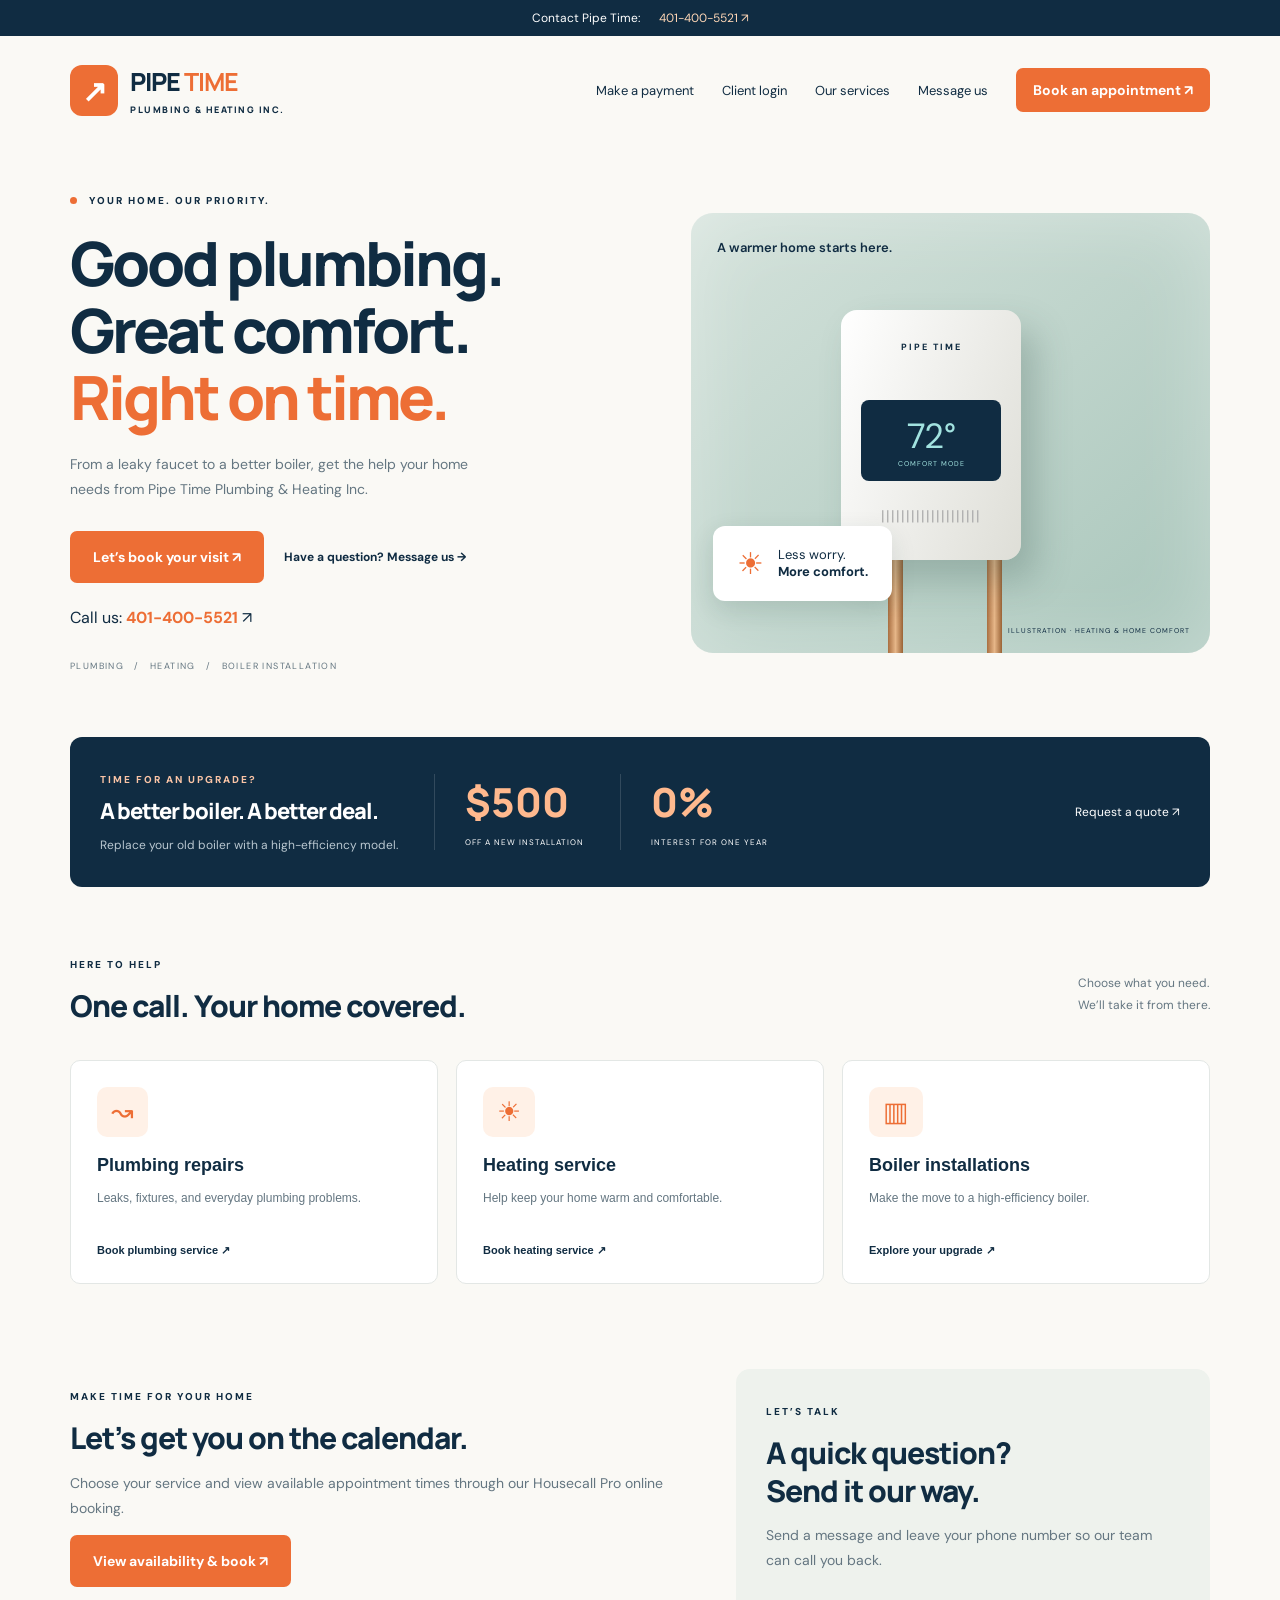
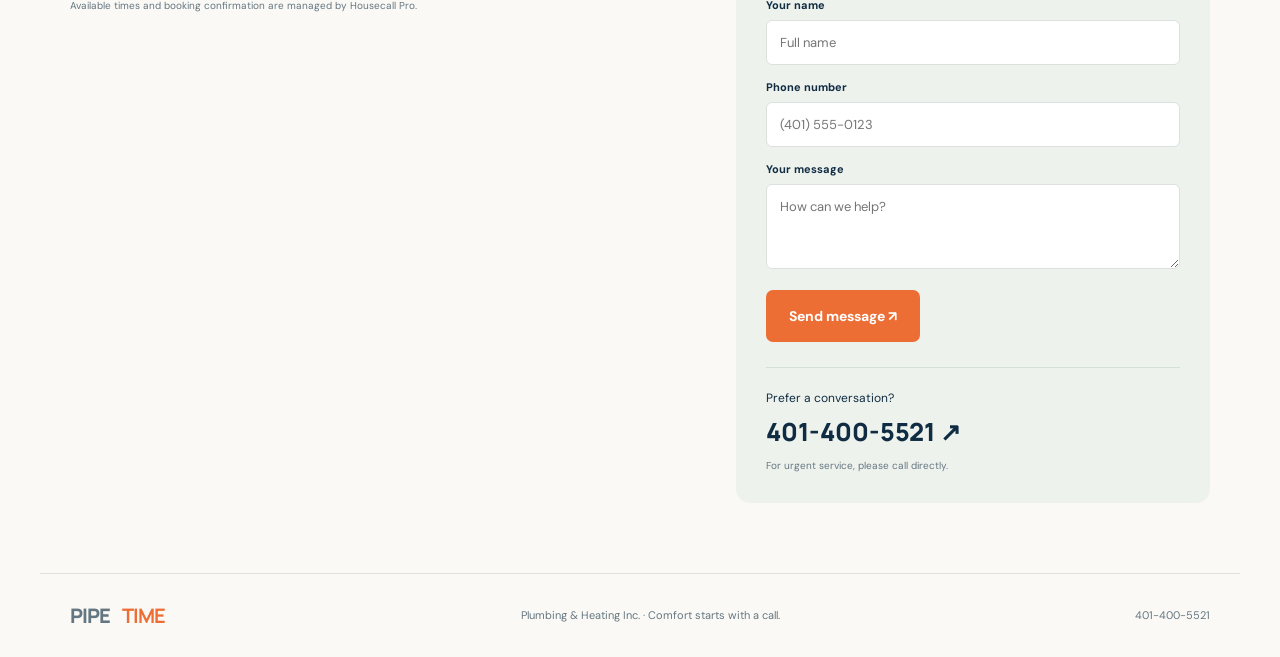
==== commit 8b0676ea: "Make business contact number prominent across client pages" ====
--- a/public/index.html
+++ b/public/index.html
@@ -1,9 +1,9 @@
 <!doctype html>
 <html lang="en"><head><meta charset="utf-8"><meta name="viewport" content="width=device-width,initial-scale=1"><title>Pipe Time | Plumbing & Heating Inc.</title><link rel="stylesheet" href="style.css"></head>
 <body>
-<div class="topline">Comfort starts with a call. <a href="tel:+14014005521">401-400-5521 ↗</a></div>
+<div class="topline">Contact Pipe Time: <a href="tel:+14014005521" aria-label="Call Pipe Time at 401-400-5521">401-400-5521 ↗</a></div>
 <header><a class="brand" href="#"><span class="brand-icon">↗</span><span>PIPE <b>TIME</b><small>PLUMBING & HEATING INC.</small></span></a><nav><a class="payment-link" href="/pay">Make a payment</a><a class="client-link" href="/login">Client login</a><a href="#services">Our services</a><a href="#message">Message us</a><a class="button small" href="#book">Book an appointment ↗</a></nav></header>
-<main><section class="hero"><div><div class="eyebrow"><span></span> YOUR HOME. OUR PRIORITY.</div><h1>Good plumbing.<br>Great comfort.<br><em>Right on time.</em></h1><p>From a leaky faucet to a better boiler, get the help your home needs from Pipe Time Plumbing & Heating Inc.</p><div class="actions"><a class="button" href="#book">Let’s book your visit ↗</a><a class="textlink" href="#message">Have a question? Message us →</a></div><div class="hero-note">PLUMBING &nbsp; / &nbsp; HEATING &nbsp; / &nbsp; BOILER INSTALLATION</div></div><div class="hero-art"><div class="art-label">A warmer home starts here.</div><div class="boiler"><span>PIPE TIME</span><div class="display">72°<small>COMFORT MODE</small></div><div class="vents">||||||||||||||||||||</div></div><div class="pipe p1"></div><div class="pipe p2"></div><div class="comfort-card"><span>☀</span><div>Less worry.<br><b>More comfort.</b></div></div><span class="art-caption">ILLUSTRATION · HEATING & HOME COMFORT</span></div></section>
+<main><section class="hero"><div><div class="eyebrow"><span></span> YOUR HOME. OUR PRIORITY.</div><h1>Good plumbing.<br>Great comfort.<br><em>Right on time.</em></h1><p>From a leaky faucet to a better boiler, get the help your home needs from Pipe Time Plumbing & Heating Inc.</p><div class="actions"><a class="button" href="#book">Let’s book your visit ↗</a><a class="textlink" href="#message">Have a question? Message us →</a></div><a class="hero-contact" href="tel:+14014005521">Call us: <strong>401-400-5521</strong> ↗</a><div class="hero-note">PLUMBING &nbsp; / &nbsp; HEATING &nbsp; / &nbsp; BOILER INSTALLATION</div></div><div class="hero-art"><div class="art-label">A warmer home starts here.</div><div class="boiler"><span>PIPE TIME</span><div class="display">72°<small>COMFORT MODE</small></div><div class="vents">||||||||||||||||||||</div></div><div class="pipe p1"></div><div class="pipe p2"></div><div class="comfort-card"><span>☀</span><div>Less worry.<br><b>More comfort.</b></div></div><span class="art-caption">ILLUSTRATION · HEATING & HOME COMFORT</span></div></section>
 <section class="offer"><div><span class="eyebrow">TIME FOR AN UPGRADE?</span><h2>A better boiler. A better deal.</h2><p>Replace your old boiler with a high-efficiency model.</p></div><div class="offer-number"><strong>$500</strong><span>OFF A NEW INSTALLATION</span></div><div class="offer-number"><strong>0%</strong><span>INTEREST FOR ONE YEAR</span></div><a class="offer-link" href="#book">Request a quote ↗</a></section>
 <section id="services" class="services"><div class="section-head"><div><span class="eyebrow">HERE TO HELP</span><h2>One call. Your home covered.</h2></div><p>Choose what you need.<br>We’ll take it from there.</p></div><div class="service-grid"><button data-service="Plumbing repair"><span>↝</span><h3>Plumbing repairs</h3><p>Leaks, fixtures, and everyday plumbing problems.</p><b>Book plumbing service ↗</b></button><button data-service="Heating service"><span>☀</span><h3>Heating service</h3><p>Help keep your home warm and comfortable.</p><b>Book heating service ↗</b></button><button data-service="Boiler installation"><span>▥</span><h3>Boiler installations</h3><p>Make the move to a high-efficiency boiler.</p><b>Explore your upgrade ↗</b></button></div></section>
 <section class="contact-area"><div id="book" class="booking"><span class="eyebrow">MAKE TIME FOR YOUR HOME</span><h2>Let’s get you on the calendar.</h2><p>Choose your service and view available appointment times through our Housecall Pro online booking.</p><button type="button" class="button hcp-button" data-hcp-booking data-token="1e85fe8862ca43b6afe601c499f8f045" data-orgname="Pipe-Time-Plumbing--Heating-Inc">View availability & book ↗</button><p class="form-note">Available times and booking confirmation are managed by Housecall Pro.</p><div id="booking-status" class="status" role="status" aria-live="polite"></div><noscript><p>Please enable JavaScript to book online, or call <a href="tel:+14014005521">401-400-5521</a>.</p></noscript></div>
--- a/public/style.css
+++ b/public/style.css
@@ -4,3 +4,5 @@
 nav>a.client-link{display:block}
 
 nav>a.payment-link{display:block}@media(max-width:600px){header nav{gap:10px;flex-wrap:wrap;justify-content:flex-end}nav>a.payment-link,nav>a.client-link{font-size:11px}header{gap:12px}}
+
+.hero-contact{display:inline-block;margin-top:24px;font-size:16px}.hero-contact strong{color:var(--orange)}.hero-contact:hover{text-decoration:underline}
